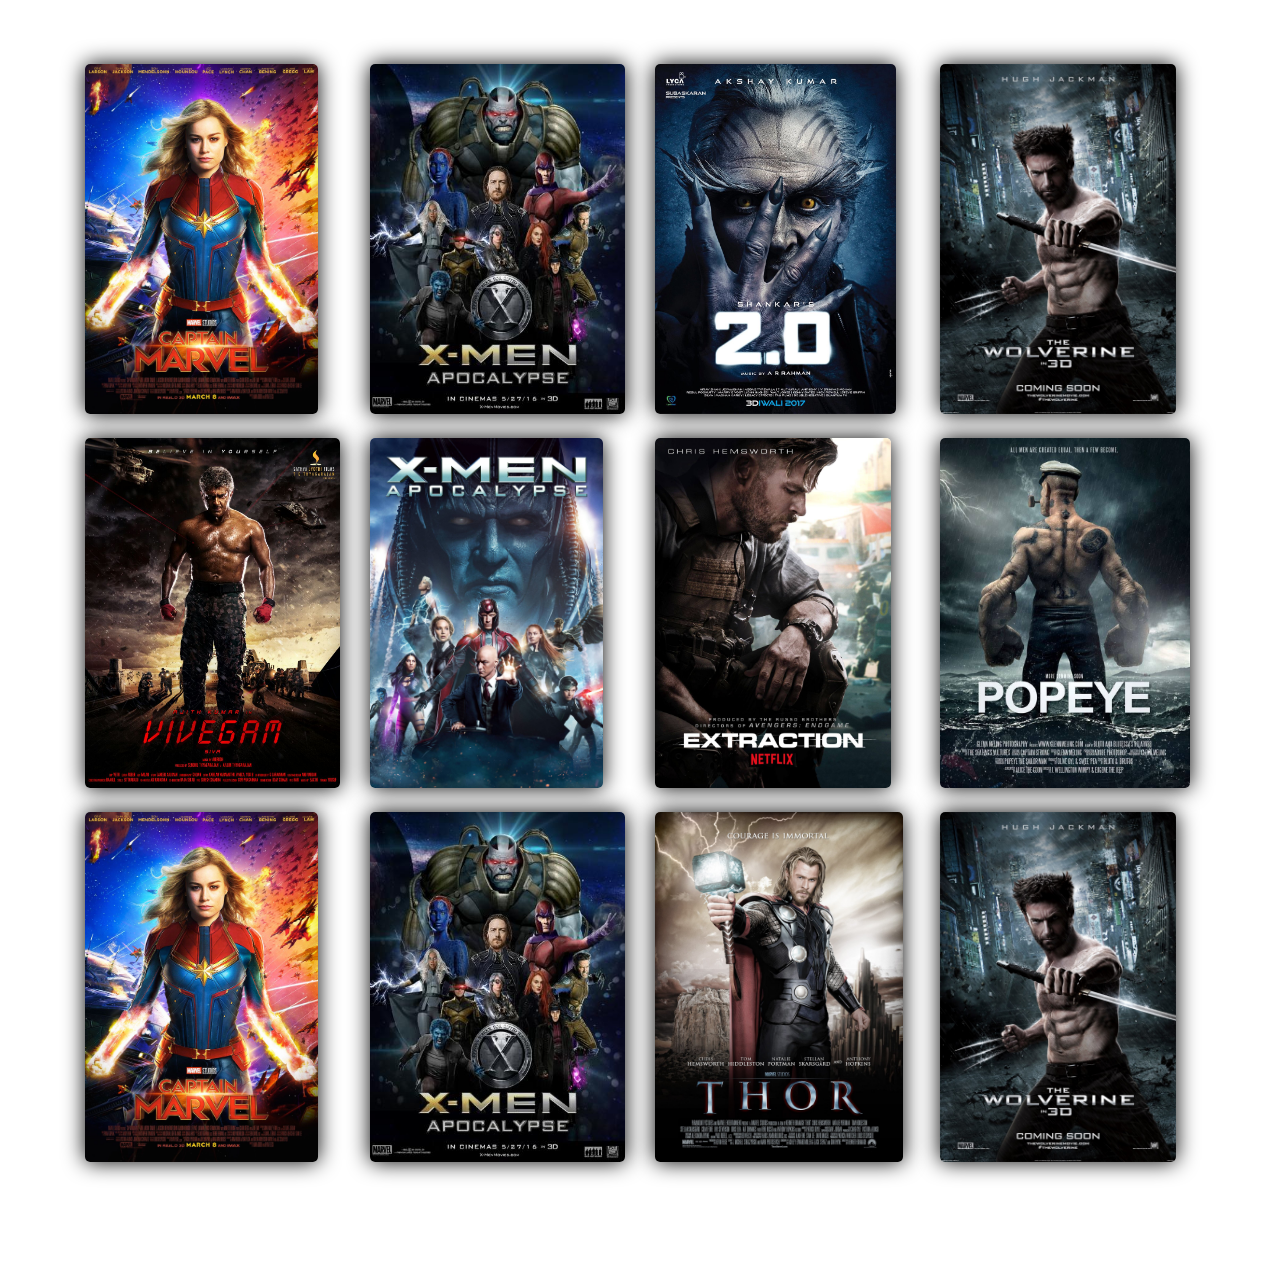
==== imagesGallery/index.html @ 441cb5b4 "added" ====
<!DOCTYPE html>
<html lang="en">

<head>
    <meta charset="UTF-8">
    <meta name="viewport" content="width=device-width, initial-scale=1.0">
    <title>Boostrap Dynamic Image Galley</title>
    <link rel="stylesheet" href="https://stackpath.bootstrapcdn.com/bootstrap/4.5.0/css/bootstrap.min.css">
    <link rel="stylesheet" href="style.css">
</head>

<body>


    <div class="img-gallery jumbotron jumbotron-fluid bg-transparent">
        <div class="container">
            <div class="row">
                <div class="col-md-3 gallery-item mb-4">
                    <a href="#" data-toggle="modal" data-target="#imgModal">
                        <img src="../images/4e6c2d7a55780d51cce1759c9135ea9f.jpg" class="img-fluid" alt="">
                    </a>
                </div>
                <div class="col-md-3 gallery-item mb-4">
                    <a href="#" data-toggle="modal" data-target="#imgModal">
                        <img src="../images/8Hy6af.jpg" class="img-fluid" alt="">
                    </a>
                </div>
                <div class="col-md-3 gallery-item mb-4">
                    <a href="#" data-toggle="modal" data-target="#imgModal">
                        <img src="../images/Cxs-cKKWQAAlZuS.jpg" class="img-fluid" alt="">
                    </a>
                </div>
                <div class="col-md-3 gallery-item mb-4">
                    <a href="#" data-toggle="modal" data-target="#imgModal">
                        <img src="../images/hollywood-movies-posters-hd-the-wolverine-movie-posters.jpg"
                            class="img-fluid" alt="">
                    </a>
                </div>
                <div class="col-md-3 gallery-item mb-4">
                    <a href="#" data-toggle="modal" data-target="#imgModal">
                        <img src="../images/C3miDsUUMAIF_Wj.jpg_large" class="img-fluid" alt="">
                    </a>
                </div>
                <div class="col-md-3 gallery-item mb-4">
                    <a href="#" data-toggle="modal" data-target="#imgModal">
                        <img src="../images/ed456c881f8c4cc4fee74480e4339257.jpg" class="img-fluid" alt="">
                    </a>
                </div>
                <div class="col-md-3 gallery-item mb-4">
                    <a href="#" data-toggle="modal" data-target="#imgModal">
                        <img src="../images/Extraction-ChrisHemsworth-NetflixHollywoodBlockbusterEnglishMoviePoster_c030d080-0ca3-433e-8670-dd1533042a47.webp"
                            class="img-fluid" alt="">
                    </a>
                </div>
                <div class="col-md-3 gallery-item mb-4">
                    <a href="#" data-toggle="modal" data-target="#imgModal">
                        <img src="../images/POPEYE HD FUL FILM.jpg" class="img-fluid" alt="">
                    </a>
                </div>
                <div class="col-md-3 gallery-item mb-4">
                    <a href="#" data-toggle="modal" data-target="#imgModal">
                        <img src="../images/4e6c2d7a55780d51cce1759c9135ea9f.jpg" class="img-fluid" alt="">
                    </a>
                </div>
                <div class="col-md-3 gallery-item mb-4">
                    <a href="#" data-toggle="modal" data-target="#imgModal">
                        <img src="../images/8Hy6af.jpg" class="img-fluid" alt="">
                    </a>
                </div>
                <div class="col-md-3 gallery-item mb-4">
                    <a href="#" data-toggle="modal" data-target="#imgModal">
                        <img src="../images/THOR-II.jpg" class="img-fluid" alt="">
                    </a>
                </div>
                <div class="col-md-3 gallery-item mb-4">
                    <a href="#" data-toggle="modal" data-target="#imgModal">
                        <img src="../images/hollywood-movies-posters-hd-the-wolverine-movie-posters.jpg"
                            class="img-fluid" alt="">
                    </a>
                </div>
            </div>
        </div>
    </div>

    <!-- Modal -->
    <div class="modal fade" id="imgModal" tabindex="-1" role="dialog" aria-labelledby="imgModalLabel"
        aria-hidden="true">
        <div class="modal-dialog modal-lg">
            <div class="modal-content">
                <div class="modal-header p-0 pr-3">
                    <button type="button" class="close" data-dismiss="modal" aria-label="Close">
                        <span aria-hidden="true">&times;</span>
                    </button>
                </div>
                <div class="modal-body p-0 bg-transparent">
                    <img src="../images/hollywood-movies-posters-hd-the-wolverine-movie-posters.jpg" class="img-fluid"
                        id="modalImgOpen">
                </div>
            </div>
        </div>
    </div>
    <script src="https://code.jquery.com/jquery-3.5.1.slim.min.js"></script>
    <script src="https://cdn.jsdelivr.net/npm/popper.js@1.16.0/dist/umd/popper.min.js"></script>
    <script src="https://stackpath.bootstrapcdn.com/bootstrap/4.5.0/js/bootstrap.min.js"></script>
    <script>
        $(".gallery-item").click(function () {
            var imgPath = $(this).find(".img-fluid").attr("src");
            $('#modalImgOpen').attr("src", imgPath)
        });
    </script>
</body>

</html>
---- imagesGallery/style.css ----
/* Global Styles */
:root {
	--primary-color: #e50914;
	--dark-color: #141414;
	--light-color: #f4f4f4;
}

* {
	box-sizing: border-box;
	margin: 0;
	padding: 0;
}

body {
	font-family: 'Arial', sans-serif;
	-webkit-font-smoothing: antialiased;
	/* background: #000; */
	/* color: #999; */
}

.img-gallery .gallery-item img{
    border-radius: 5px;
    box-shadow: 0 0 21px rgb(0 0 0);
    height: 350px;
    transition: transform 500ms;
}

.img-gallery .gallery-item img:hover{
	cursor: pointer;
	transform: scale(1.08);
}

#imgModal .modal-header{
    padding: 0;
    border: 0;
}
#imgModal .modal-header .close{
    position: absolute;
    z-index: 2;
    right: -172px;
    top: -7px;
    font-size: 42px;
    color: #ffff;
}
#imgModal .modal-header .close:focus{
    outline: none;
}

#imgModal .modal-body img{
    border-radius: 5px;
    width: 100%;
    height: auto;
}
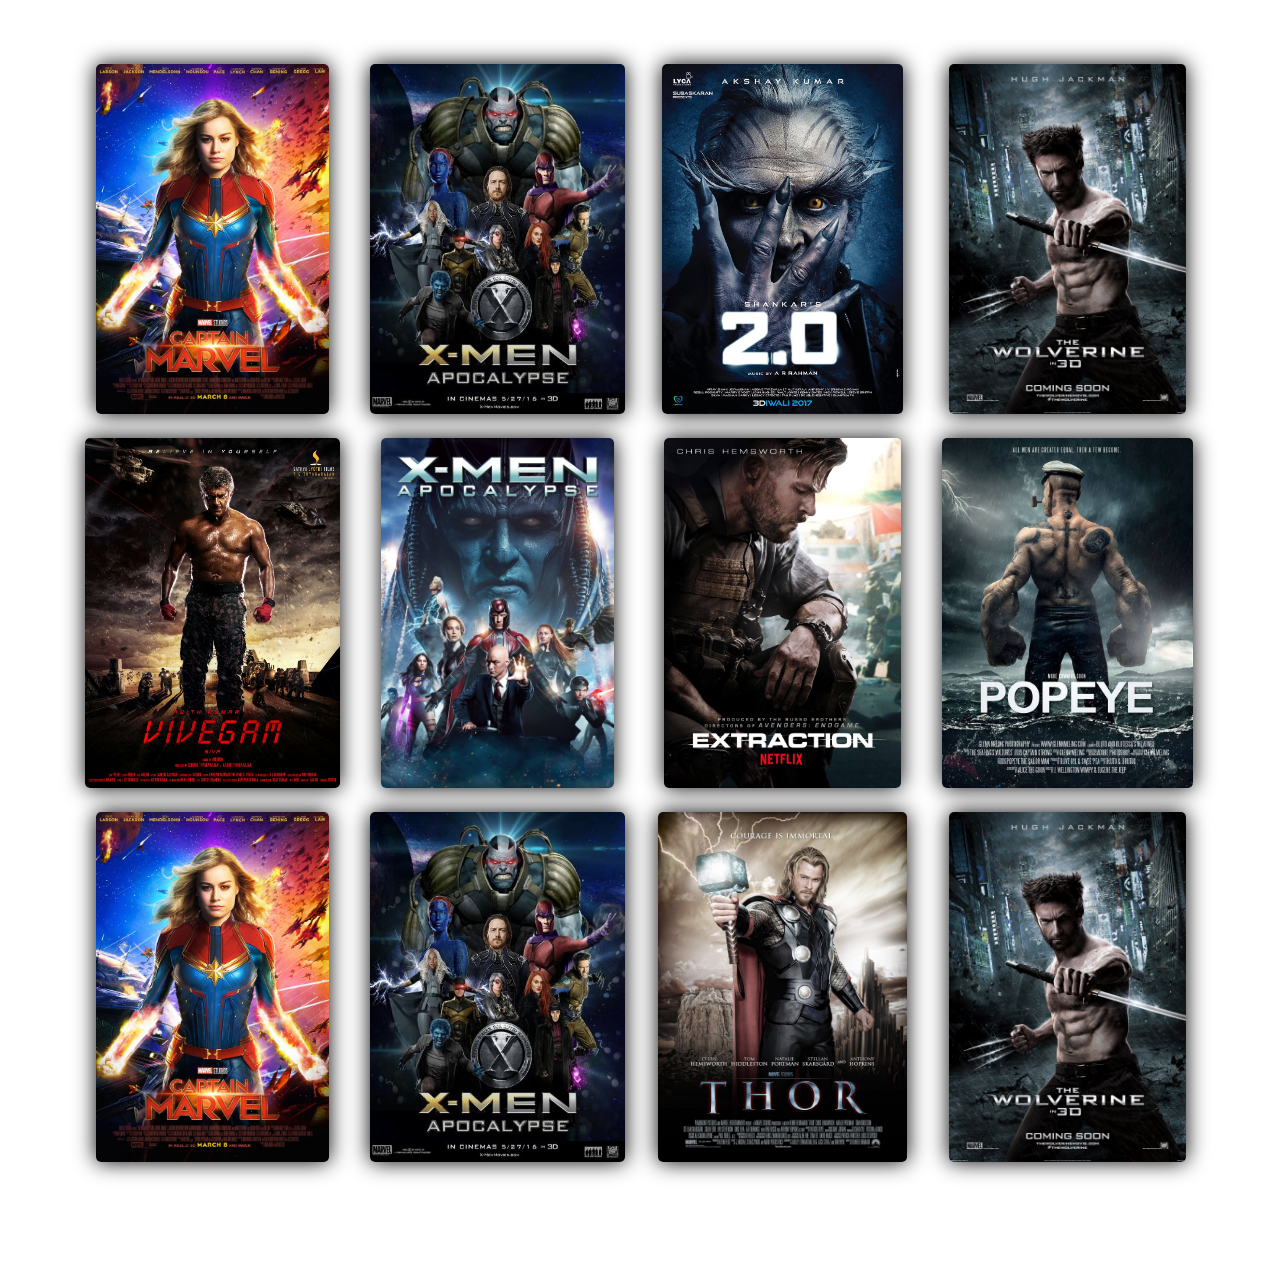
==== commit 1033a589: "added" ====
--- a/imagesGallery/index.html
+++ b/imagesGallery/index.html
@@ -14,65 +14,65 @@
 
     <div class="img-gallery jumbotron jumbotron-fluid bg-transparent">
         <div class="container">
-            <div class="row">
-                <div class="col-md-3 gallery-item mb-4">
+            <div class="row row-cols-1 row-cols-sm-2 row-cols-md-3 row-cols-lg-4 text-center">
+                <div class="col gallery-item mb-4">
                     <a href="#" data-toggle="modal" data-target="#imgModal">
                         <img src="../images/4e6c2d7a55780d51cce1759c9135ea9f.jpg" class="img-fluid" alt="">
                     </a>
                 </div>
-                <div class="col-md-3 gallery-item mb-4">
+                <div class="col gallery-item mb-4">
                     <a href="#" data-toggle="modal" data-target="#imgModal">
                         <img src="../images/8Hy6af.jpg" class="img-fluid" alt="">
                     </a>
                 </div>
-                <div class="col-md-3 gallery-item mb-4">
+                <div class="col gallery-item mb-4">
                     <a href="#" data-toggle="modal" data-target="#imgModal">
                         <img src="../images/Cxs-cKKWQAAlZuS.jpg" class="img-fluid" alt="">
                     </a>
                 </div>
-                <div class="col-md-3 gallery-item mb-4">
+                <div class="col gallery-item mb-4">
                     <a href="#" data-toggle="modal" data-target="#imgModal">
                         <img src="../images/hollywood-movies-posters-hd-the-wolverine-movie-posters.jpg"
                             class="img-fluid" alt="">
                     </a>
                 </div>
-                <div class="col-md-3 gallery-item mb-4">
+                <div class="col gallery-item mb-4">
                     <a href="#" data-toggle="modal" data-target="#imgModal">
                         <img src="../images/C3miDsUUMAIF_Wj.jpg_large" class="img-fluid" alt="">
                     </a>
                 </div>
-                <div class="col-md-3 gallery-item mb-4">
+                <div class="col gallery-item mb-4">
                     <a href="#" data-toggle="modal" data-target="#imgModal">
                         <img src="../images/ed456c881f8c4cc4fee74480e4339257.jpg" class="img-fluid" alt="">
                     </a>
                 </div>
-                <div class="col-md-3 gallery-item mb-4">
+                <div class="col gallery-item mb-4">
                     <a href="#" data-toggle="modal" data-target="#imgModal">
                         <img src="../images/Extraction-ChrisHemsworth-NetflixHollywoodBlockbusterEnglishMoviePoster_c030d080-0ca3-433e-8670-dd1533042a47.webp"
                             class="img-fluid" alt="">
                     </a>
                 </div>
-                <div class="col-md-3 gallery-item mb-4">
+                <div class="col gallery-item mb-4">
                     <a href="#" data-toggle="modal" data-target="#imgModal">
                         <img src="../images/POPEYE HD FUL FILM.jpg" class="img-fluid" alt="">
                     </a>
                 </div>
-                <div class="col-md-3 gallery-item mb-4">
+                <div class="col gallery-item mb-4">
                     <a href="#" data-toggle="modal" data-target="#imgModal">
                         <img src="../images/4e6c2d7a55780d51cce1759c9135ea9f.jpg" class="img-fluid" alt="">
                     </a>
                 </div>
-                <div class="col-md-3 gallery-item mb-4">
+                <div class="col gallery-item mb-4">
                     <a href="#" data-toggle="modal" data-target="#imgModal">
                         <img src="../images/8Hy6af.jpg" class="img-fluid" alt="">
                     </a>
                 </div>
-                <div class="col-md-3 gallery-item mb-4">
+                <div class="col gallery-item mb-4">
                     <a href="#" data-toggle="modal" data-target="#imgModal">
                         <img src="../images/THOR-II.jpg" class="img-fluid" alt="">
                     </a>
                 </div>
-                <div class="col-md-3 gallery-item mb-4">
+                <div class="col gallery-item mb-4">
                     <a href="#" data-toggle="modal" data-target="#imgModal">
                         <img src="../images/hollywood-movies-posters-hd-the-wolverine-movie-posters.jpg"
                             class="img-fluid" alt="">
@@ -88,8 +88,13 @@
         <div class="modal-dialog modal-lg">
             <div class="modal-content">
                 <div class="modal-header p-0 pr-3">
-                    <button type="button" class="close" data-dismiss="modal" aria-label="Close">
-                        <span aria-hidden="true">&times;</span>
+                    <button type="button" class="close bg-white p-1 rounded-circle" data-dismiss="modal" aria-label="Close">
+                        <span aria-hidden="true">
+                            <svg width="1em" height="1em" viewBox="0 0 16 16" class="bi bi-x" fill="currentColor" xmlns="http://www.w3.org/2000/svg">
+                                <path fill-rule="evenodd" d="M11.854 4.146a.5.5 0 0 1 0 .708l-7 7a.5.5 0 0 1-.708-.708l7-7a.5.5 0 0 1 .708 0z"/>
+                                <path fill-rule="evenodd" d="M4.146 4.146a.5.5 0 0 0 0 .708l7 7a.5.5 0 0 0 .708-.708l-7-7a.5.5 0 0 0-.708 0z"/>
+                              </svg>
+                        </span>
                     </button>
                 </div>
                 <div class="modal-body p-0 bg-transparent">
--- a/imagesGallery/style.css
+++ b/imagesGallery/style.css
@@ -14,7 +14,7 @@
 body {
 	font-family: 'Arial', sans-serif;
 	-webkit-font-smoothing: antialiased;
-	/* background: #000; */
+	/* background: #222; */
 	/* color: #999; */
 }
 
@@ -37,10 +37,14 @@
 #imgModal .modal-header .close{
     position: absolute;
     z-index: 2;
-    right: -172px;
-    top: -7px;
-    font-size: 42px;
-    color: #ffff;
+    right: 20px;
+    top: 20px;
+    font-size: 30px;
+    color: #222;
+    display: flex;
+    justify-content: center;
+    text-align: center;
+    align-items: center;
 }
 #imgModal .modal-header .close:focus{
     outline: none;
